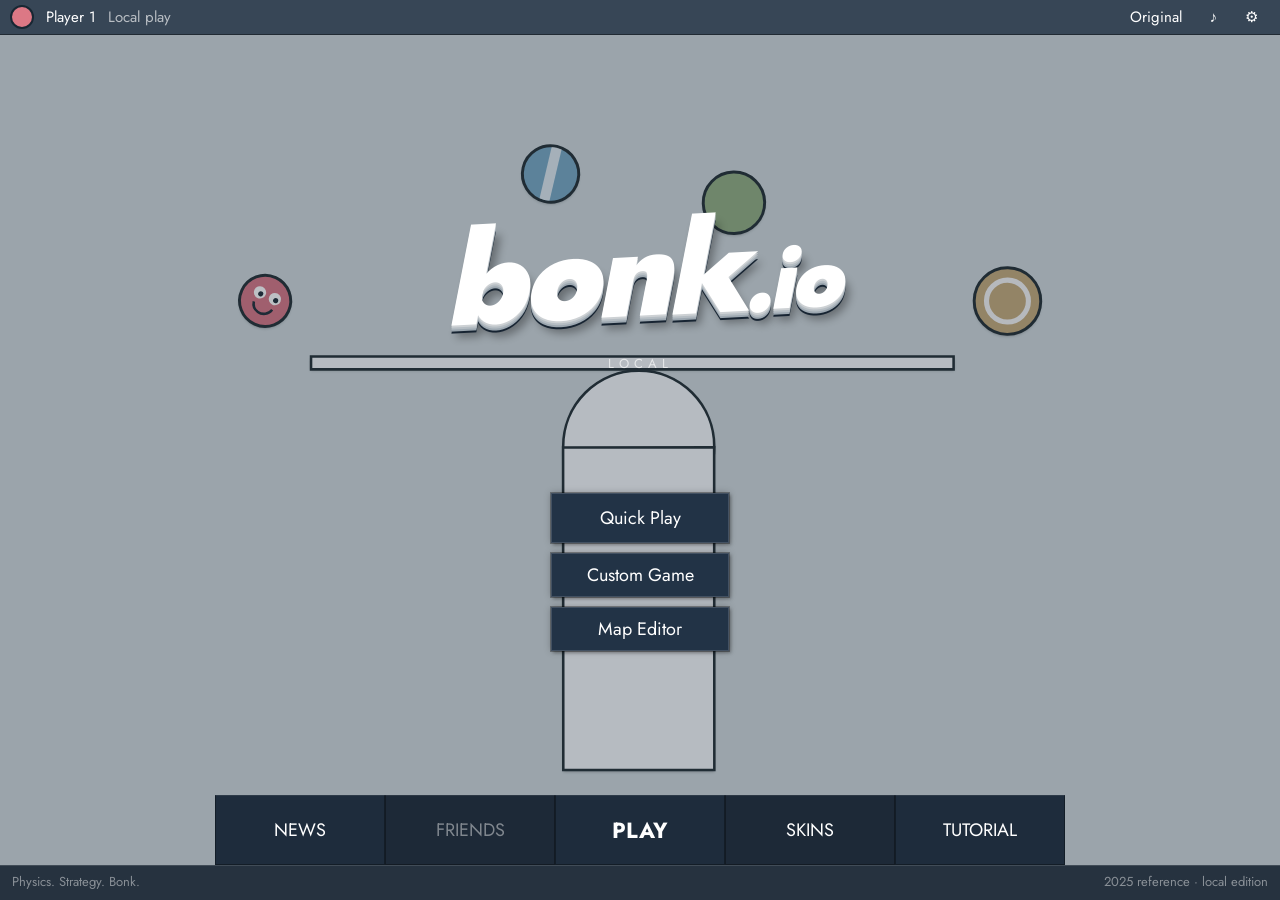
==== index.html @ bbd40a2f "Atualiza o jogo Bonk Local" ====
<!doctype html>
<html lang="en"><head><meta charset="utf-8"><meta name="viewport" content="width=device-width,initial-scale=1"><meta name="color-scheme" content="light"><title>bonk.io — Local</title><link rel="stylesheet" href="style.css"><link rel="stylesheet" href="editor.css"></head>
<body data-layout="original">
<main id="app">
 <canvas id="arena" aria-label="Game arena"></canvas>
 <header id="topbar"><span class="avatar-small" id="topAvatar"></span><button class="text-button" id="profileButton">Player 1</button><span class="muted">Local play</span><div class="top-actions"><button id="layoutButton" title="Change layout">Original</button><button id="soundButton" title="Mute/unmute">♪</button><button id="settingsButton" aria-label="Settings">⚙</button></div></header>
 <section id="menu" class="screen active" aria-label="Main menu">
  <div class="brand"><h1>bonk<span>.io</span></h1><span class="edition">LOCAL</span></div>
  <div class="main-buttons"><button class="main-play" data-action="quick">Quick Play</button><button data-action="custom">Custom Game</button><button data-action="editor">Map Editor</button></div>
  <nav class="menu-nav"><button data-action="news">NEWS</button><button data-action="friends" class="unavailable">FRIENDS</button><button data-action="quick" class="nav-play">PLAY</button><button data-action="skins">SKINS</button><button data-action="tutorial">TUTORIAL</button></nav>
  <div class="menu-bottom"><span>Physics. Strategy. Bonk.</span><span>2025 reference · local edition</span></div>
 </section>
 <section id="lobby" class="screen" aria-label="Local lobby">
  <div class="window lobby-window"><div class="window-bar"><span>Custom Game</span><button data-action="menu" aria-label="Close lobby">×</button></div><div class="lobby-grid">
   <div class="lobby-left"><div class="box-heading">Playing</div><div id="playerSetup"></div><label class="line-label">Bots <input id="botCount" type="number" min="0" max="6" value="2"></label><label class="line-label">Rounds to win <input id="rounds" type="number" min="1" max="20" value="3"></label><button id="addPlayer">+ Add second player</button><button id="startButton" class="primary">Start</button></div>
   <div class="lobby-main"><div class="box-heading">Map</div><canvas id="mapPreview" width="640" height="350" aria-label="Selected map preview"></canvas><div class="map-meta"><strong id="selectedMapName"></strong><span id="selectedMapAuthor"></span></div><div class="map-actions"><button id="chooseMap">Select map…</button><button id="editSelected">Editor</button></div><label class="line-label">Mode <select id="modeSelect"><option value="classic">Classic</option><option value="arrows">Arrows</option><option value="deatharrows">Death Arrows</option><option value="grapple">Grapple</option><option value="vtol">VTOL</option><option value="football">Football</option></select></label><p id="modeDescription" class="mode-description"></p></div>
  </div><div class="window-foot">Same keyboard · no connection required</div></div>
 </section>
 <section id="gameHud" class="screen" aria-label="Match"><div id="scoreboard"></div><div id="roundAnnouncement" aria-live="polite"></div><div class="game-bottom"><div><strong id="gameMapName"></strong><span id="gameMode"></span></div><span id="fps"></span><button id="pauseButton">Pause · Esc</button><button id="leaveButton">Leave</button></div><div id="gameHint"></div></section>
 <section id="editorScreen" class="screen" aria-label="Map editor"><div id="editorContainer"></div></section>
 <section id="modal" class="modal hidden" role="dialog" aria-modal="true" aria-labelledby="modalTitle"><div class="window modal-window"><div class="window-bar"><span id="modalTitle"></span><button id="modalClose" aria-label="Close">×</button></div><div id="modalBody"></div></div></section>
 <div id="toast" role="status"></div>
</main>
<script src="vendor/planck.min.js"></script><script src="maps.js"></script><script src="historical-maps.js"></script><script src="core.js"></script><script src="render.js"></script><script src="editor.js"></script><script src="app.js"></script>
</body></html>
---- style.css ----
@font-face{font-family:BonkFont;src:url('assets/jost-400.ttf') format('truetype');font-weight:400;font-display:swap}
@font-face{font-family:BonkFont;src:url('assets/jost-700.ttf') format('truetype');font-weight:700;font-display:swap}
@font-face{font-family:BonkFont;src:url('assets/jost-900.ttf') format('truetype');font-weight:900;font-display:swap}
:root{--navy:#1a2733;--panel:#cfd8dc;--bar:#607d8b;--button:#795548;--white:#f5f6f6;--ink:#263238;--line:#ffffff24}
*{box-sizing:border-box}html,body,#app{margin:0;width:100%;height:100%;overflow:hidden}body{font-family:BonkFont,'Trebuchet MS',Arial,sans-serif;background:var(--navy);color:var(--ink);font-size:17px}button,input,select{font:inherit}button{border:0;cursor:pointer}button:focus-visible,input:focus-visible,select:focus-visible{outline:3px solid #ffc766;outline-offset:2px}button:disabled{cursor:default;opacity:.5}button{color:white;background:#795548;padding:8px 16px;border-top:1px solid #ffffff12;border-bottom:1px solid #00000038;transition:background .12s}button:hover{background:#87685c}button:active{filter:brightness(.88)}input,select{border:1px solid #8d9da4;background:#f4f6f7;color:#263238;padding:6px 9px;min-width:0;border-radius:0}input[type=color]{padding:2px;width:38px;height:35px}input[type=checkbox]{accent-color:#009688}input[type=range]{padding:0;accent-color:#009688}input[type=number]{width:70px}.muted{opacity:.65}.text-button{padding:0;background:transparent!important;border:0}#app{position:relative}#arena{position:absolute;inset:0;width:100%;height:100%;display:block}#topbar{position:absolute;top:0;left:0;right:0;height:35px;color:white;background:#273749db;display:flex;align-items:center;gap:12px;padding:0 10px;border-bottom:1px solid #00000068;z-index:4;font-size:15px}.avatar-small{display:inline-block;border:2px solid #182733;border-radius:50%;width:24px;height:24px;background:#de7a88}.top-actions{margin-left:auto;height:35px;display:flex;align-items:center;gap:2px}.top-actions button{height:33px;min-width:35px;padding:3px 12px;background:transparent;border:0}.top-actions button:hover{background:#2d435a}.screen{position:absolute;inset:35px 0 0;display:none}.screen.active{display:block}.brand{position:absolute;top:20%;left:50%;transform:translateX(-50%);text-align:center;white-space:nowrap;pointer-events:none}.brand h1{font-size:clamp(70px,10vw,148px);line-height:1;margin:0;font-weight:900;letter-spacing:-6px;font-style:italic;color:#fff;text-shadow:0 2px #cdd1d4,0 4px #b5bdc3,0 6px #9ca7b0,0 8px #172432,4px 12px 8px #0005;transform:rotate(-3deg)}.brand h1 span{font-size:.68em;letter-spacing:-4px}.edition{display:inline-block;margin-top:18px;letter-spacing:5px;font-size:13px;color:#ffffffa6}.main-buttons{position:absolute;left:50%;top:53%;transform:translateX(-50%);display:flex;flex-direction:column;width:178px;gap:10px}.main-buttons button{min-height:42px;font-size:18px;box-shadow:2px 2px 3px #0004,0 0 7px #0004;background:#223346;border:1px solid #ffffff26;outline:1px solid #0000004f}.main-buttons .main-play{min-height:50px}.main-buttons button:hover{background:#2d435a}.menu-nav{position:absolute;bottom:35px;left:50%;transform:translateX(-50%);display:flex;justify-content:center;width:min(850px,90%)}.menu-nav button{background:#1e2c3c;padding:18px 15px;font-size:18px;width:20%;min-height:61px;border:1px solid #0005;border-top-color:#ffffff12}.menu-nav button:nth-child(even){background:#1d2937}.menu-nav button:hover{background:#2d435a}.menu-nav .nav-play{font-size:22px;font-weight:700}.menu-nav .unavailable{color:#ffffff70}.menu-bottom{position:absolute;bottom:0;left:0;right:0;height:35px;background:#1d2937eb;border-top:1px solid #ffffff20;padding:6px 12px;color:#ffffff74;display:flex;justify-content:space-between;font-size:13px}.window{background:var(--panel);box-shadow:3px 4px 8px #0005;border:1px solid #18283477}.window-bar{min-height:35px;background:var(--bar);color:#fff;display:flex;align-items:center;justify-content:space-between;padding:0 12px;font-size:20px}.window-bar button{background:transparent;font-size:26px;border:0;padding:0 4px;height:34px;line-height:30px}.window-bar button:hover{background:#ffffff17}.window-foot{padding:8px 14px;background:#bcc9cf;font-size:14px;color:#536974}.lobby-window{position:absolute;left:50%;top:50%;transform:translate(-50%,-50%);width:min(900px,94%);max-height:94%;overflow:auto}.lobby-grid{display:grid;grid-template-columns:270px 1fr;gap:14px;padding:14px}.box-heading{background:#607d8b;color:#fff;padding:5px 10px;font-size:18px;margin-bottom:8px}.player-card{background:#bac7cd;padding:10px;display:grid;grid-template-columns:38px 1fr;gap:6px 8px;margin-bottom:8px;position:relative}.player-card canvas{grid-row:1/3;width:38px;height:38px}.player-card input{width:100%;height:31px;font-size:16px}.player-card .player-controls{grid-column:2;font-size:12px;color:#506470}.player-card .remove-player{position:absolute;right:2px;top:-4px;background:transparent;color:#526670;padding:0;font-size:20px}.player-card .skin-select{grid-column:2;font-size:14px;height:31px}.line-label{display:flex;justify-content:space-between;align-items:center;gap:8px;margin:10px 0}.line-label select{min-width:145px;max-width:60%}.primary{background:#009688}.primary:hover{background:#0b9f93}#addPlayer,#startButton{width:100%;margin-top:9px}#startButton{font-size:21px;min-height:45px}#mapPreview{display:block;width:100%;height:265px;background:#cfd8dc;border:1px solid #96a6ae}.map-meta{display:flex;justify-content:space-between;gap:10px;padding:5px 1px;font-size:14px}.map-meta strong{font-size:17px}.map-meta span{color:#57707c}.map-actions{display:flex;gap:8px;margin:5px 0}.map-actions button:first-child{flex:1}.mode-description{font-size:15px;color:#48616d;margin:8px 0;min-height:42px}.modal{position:absolute;inset:0;background:#0008;display:flex;align-items:center;justify-content:center;z-index:10;padding:15px}.modal.hidden{display:none}.modal-window{width:min(680px,96vw);max-height:95%;display:flex;flex-direction:column}#modalBody{overflow:auto;padding:16px}.quick-grid{display:grid;grid-template-columns:repeat(3,1fr);gap:12px}.mode-card{padding:0;background:#bcc9ce;color:#263238;text-align:left;border:1px solid #93a4ac}.mode-card:hover{background:#adbec7}.mode-card canvas{display:block;width:100%;height:125px}.mode-card strong{display:block;font-size:20px;padding:8px}.mode-card small{display:block;padding:0 8px 10px;line-height:1.3;font-size:13px}.dialog-actions{display:flex;gap:10px;justify-content:flex-end;margin-top:18px}.settings-row{padding:10px 0;border-bottom:1px solid #afbec5;display:flex;align-items:center;justify-content:space-between;gap:12px}.settings-row label{flex:1}.settings-row select{max-width:50%}.control-table{border-collapse:collapse;width:100%;font-size:15px;margin-top:14px}.control-table td,.control-table th{text-align:left;padding:5px 6px;border-bottom:1px solid #aabac1}.key-button{padding:4px 10px;font-size:14px;min-width:70px}.key-button.waiting{background:#009688}.notice{background:#bdc9cf;padding:10px;font-size:14px;line-height:1.45;color:#415b67}.tutorial-grid{display:grid;grid-template-columns:100px 1fr;gap:12px;margin:12px 0;align-items:center}.keycap{background:#eff4f6;border:1px solid #8c9ea7;border-bottom-width:3px;padding:3px 8px;border-radius:3px;font-size:16px;white-space:nowrap}.map-search{display:flex;gap:8px;margin-bottom:12px}.map-search input{flex:1}.map-list{display:grid;grid-template-columns:repeat(3,1fr);gap:10px;max-height:440px;overflow:auto}.map-tile{background:#b9c7ce;color:#263238;padding:0;text-align:left;min-height:135px}.map-tile canvas{width:100%;height:94px;display:block}.map-tile strong{display:block;padding:5px 7px;font-size:15px;overflow:hidden;text-overflow:ellipsis;white-space:nowrap}.map-tile small{display:block;padding:0 7px 7px;font-size:12px;color:#4f6874}.map-tile.selected{outline:3px solid #009688;outline-offset:-3px}#scoreboard{position:absolute;top:6px;left:50%;transform:translateX(-50%);display:flex;gap:4px;justify-content:center;max-width:98%;flex-wrap:wrap;pointer-events:none}.score-chip{display:flex;gap:8px;align-items:center;background:#e5edf0d9;padding:4px 10px;border-bottom:3px solid var(--player-color);font-size:14px;min-height:29px}.score-chip.out{opacity:.45}.score-chip b{font-size:18px}.score-chip .dot{background:var(--player-color);height:12px;width:12px;border-radius:50%;border:1px solid #263238}#roundAnnouncement{position:absolute;left:50%;top:45%;transform:translate(-50%,-50%);font-size:clamp(38px,6vw,72px);font-weight:700;color:#fff;text-shadow:2px 3px 2px #263238,0 0 10px #0007;text-align:center;pointer-events:none;white-space:pre-line;width:90%}.game-bottom{position:absolute;left:0;right:0;bottom:0;background:#e7edf0df;display:flex;align-items:center;gap:10px;padding:6px 10px;min-height:43px;font-size:15px}.game-bottom>div{flex:1}.game-bottom span#gameMode{display:inline-block;margin-left:12px;color:#61727c}.game-bottom button{font-size:14px;padding:5px 10px}#gameHint{position:absolute;bottom:54px;left:12px;right:12px;text-align:center;color:#314955;font-size:13px;pointer-events:none}#fps{font-size:12px;color:#60737d}#toast{position:absolute;bottom:62px;left:50%;transform:translateX(-50%);max-width:90%;background:#1a2733ed;color:#fff;padding:10px 18px;z-index:20;opacity:0;pointer-events:none;font-size:15px;transition:opacity .15s}#toast.visible{opacity:1}#gameHud{pointer-events:none}#gameHud button{pointer-events:auto}
body[data-layout=adapted] .brand{top:10%}body[data-layout=adapted] .brand h1{font-size:clamp(64px,8vw,110px)}body[data-layout=adapted] .main-buttons{top:41%;width:min(340px,70%);gap:12px}body[data-layout=adapted] .main-buttons button{min-height:48px}body[data-layout=adapted] .menu-nav{width:min(620px,94%);bottom:45px}body[data-layout=adapted] .lobby-window{width:min(1050px,96%)}body[data-layout=adapted] .lobby-grid{grid-template-columns:300px 1fr}body[data-layout=adapted] #mapPreview{height:310px}
@media(max-width:700px){body{font-size:15px}.brand{top:17%}.brand h1{font-size:88px}.main-buttons{top:45%;width:190px}.menu-nav{width:100%;bottom:34px}.menu-nav button{padding:15px 5px;font-size:12px;min-height:49px}.menu-nav .nav-play{font-size:18px}.menu-bottom{font-size:10px;padding:8px}.lobby-window{width:96%;max-height:96%}.lobby-grid,body[data-layout=adapted] .lobby-grid{grid-template-columns:1fr;padding:9px;gap:10px}.lobby-left{display:grid;grid-template-columns:1fr 1fr;gap:6px 10px}.lobby-left>.box-heading,.lobby-left>#playerSetup,.lobby-left>#startButton{grid-column:1/-1}.lobby-left .line-label{margin:2px 0}.lobby-left #addPlayer{grid-column:1/-1;margin:0}.lobby-main>.box-heading{display:none}#mapPreview,body[data-layout=adapted] #mapPreview{height:160px}.mode-description{min-height:0}.quick-grid{grid-template-columns:repeat(2,1fr)}.map-list{grid-template-columns:repeat(2,1fr)}.game-bottom{font-size:12px;gap:5px}.game-bottom span#gameMode{display:none}.game-bottom button{padding:5px;font-size:11px}.score-chip{font-size:11px;padding:2px 5px}.score-chip b{font-size:14px}.top-actions button{padding:3px 8px}.menu-bottom span:first-child{display:none}.tutorial-grid{grid-template-columns:85px 1fr}.control-table{font-size:12px}.key-button{min-width:50px;padding:3px 5px}}
@media(max-height:540px) and (min-width:701px){.brand{top:8%}.brand h1{font-size:82px}.main-buttons{top:39%;gap:5px}.main-buttons button{min-height:30px;height:30px}.main-buttons .main-play{min-height:35px}.menu-nav button{min-height:45px;padding:10px}#mapPreview,body[data-layout=adapted] #mapPreview{height:175px}.lobby-grid{padding:9px}.player-card{padding:6px}.line-label{margin:5px 0}}
@media(prefers-reduced-motion:reduce){*{transition:none!important}}
/* Keep the menu reachable when browser zoom leaves very little vertical space. */
@media(max-height:420px){#menu.active{display:flex;flex-direction:column;align-items:center;gap:16px;overflow:auto;padding:18px 8px}.brand,body[data-layout=adapted] .brand{position:static;transform:none}.brand h1,body[data-layout=adapted] .brand h1{font-size:64px}.main-buttons,body[data-layout=adapted] .main-buttons{position:static;transform:none;flex-shrink:0;width:190px}.menu-nav,body[data-layout=adapted] .menu-nav{position:static;transform:none;flex-shrink:0;width:100%}.menu-bottom{position:static;flex-shrink:0;width:100%}}
button:focus,input:focus,select:focus{outline:3px solid #ffc766;outline-offset:2px}
---- editor.css ----
.bonk-editor { box-sizing: border-box; width: 100%; height: 100%; min-height: 0; display: flex; flex-direction: column; color: #eee; background: #292929; font: 14px Roboto, Arial, sans-serif; }
.bonk-editor[hidden] { display: none !important; }
.bonk-editor *, .bonk-editor *::before, .bonk-editor *::after { box-sizing: border-box; }
.bonk-editor button, .bonk-editor input, .bonk-editor select, .bonk-editor textarea { font: inherit; }
.bonk-editor button { min-height: 29px; padding: 5px 10px; color: #eee; background: #555; border: 1px solid #242424; border-radius: 2px; cursor: pointer; white-space: nowrap; box-shadow: inset 0 1px 0 #ffffff18; }
.bonk-editor button:hover { background: #666; }
.bonk-editor button:active, .bonk-editor button.active { color: #252525; background: #eee; }
.bonk-editor button:disabled { color: #929292; background: #3b3b3b; cursor: default; }
.bonk-editor button:focus, .bonk-editor input:focus, .bonk-editor select:focus, .bonk-editor textarea:focus, .bonk-editor canvas:focus { outline: 2px solid #e9cd4c; outline-offset: 2px; }
.editor-header { display: flex; align-items: center; flex-wrap: wrap; justify-content: space-between; gap: 8px 16px; padding: 10px 12px; background: #373737; border-bottom: 1px solid #161616; flex: 0 0 auto; }
.editor-header strong { letter-spacing: .4px; font-size: 17px; }
.editor-map-name { display: inline-block; color: #bbb; font-size: 13px; font-weight: 400; margin-left: 9px; max-width: 190px; vertical-align: middle; overflow: hidden; text-overflow: ellipsis; white-space: nowrap; }
.editor-header-actions { display: flex; flex-wrap: wrap; align-items: center; gap: 5px; }
.bonk-editor .editor-test { background: #8b9b54; color: #fff; }
.bonk-editor .editor-test:hover { background: #9bad61; }
.editor-header select { width: 165px; min-width: 0; min-height: 29px; padding: 3px 5px; color: #eee; background: #4c4c4c; border: 1px solid #222; }
.editor-toolbar { display: flex; flex-wrap: wrap; align-items: center; gap: 4px; padding: 7px 9px; border-bottom: 1px solid #1a1a1a; background: #454545; flex: 0 0 auto; }
.editor-toolbar button { font-size: 12px; padding: 4px 8px; }
.editor-toolbar-end { display: flex; align-items: center; gap: 4px; margin-left: auto; }
.editor-toolbar-end label { white-space: nowrap; padding: 0 5px; font-size: 12px; }
.editor-toolbar-end input { accent-color: #b9cb77; vertical-align: middle; }
.editor-main { display: grid; grid-template-columns: minmax(0, 1fr) 244px; flex: 1 1 0; min-height: 0; overflow: hidden; }
.editor-stage { min-width: 0; min-height: 0; display: flex; align-items: center; justify-content: center; overflow: hidden; background: #242424; background-image: linear-gradient(45deg, #272727 25%, transparent 25%), linear-gradient(-45deg, #272727 25%, transparent 25%), linear-gradient(45deg, transparent 75%, #272727 75%), linear-gradient(-45deg, transparent 75%, #272727 75%); background-size: 16px 16px; background-position: 0 0, 0 8px, 8px -8px, -8px 0; }
.editor-stage canvas { flex: 0 0 auto; display: block; border: 1px solid #101010; touch-action: none; }
.editor-inspector { overflow: auto; min-height: 0; border-left: 1px solid #161616; background: #3a3a3a; overscroll-behavior: contain; }
.editor-section { margin: 0; padding: 9px 10px; border-bottom: 1px solid #242424; }
.editor-section summary { cursor: pointer; font-weight: 700; padding-bottom: 7px; }
.editor-section:not([open]) summary { padding-bottom: 0; }
.editor-section h3 { font-size: 14px; margin: 0 0 10px; font-weight: 700; }
.editor-fields { display: grid; grid-template-columns: 1fr 1fr; gap: 7px 8px; }
.editor-field { display: flex; flex-direction: column; min-width: 0; gap: 3px; color: #ddd; font-size: 12px; }
.editor-wide-field { grid-column: 1 / -1; }
.editor-field input[type=text], .editor-field textarea, .editor-field select { width: 100%; }
.editor-field input, .editor-field select, .editor-field textarea { min-width: 0; min-height: 27px; max-width: 100%; padding: 3px 5px; color: #202020; background: #dedede; border: 1px solid #202020; border-radius: 1px; }
.editor-field input[type=color] { width: 100%; padding: 2px; }
.editor-field textarea { resize: vertical; font: 11px Consolas, monospace; }
.editor-check { flex-direction: row; align-items: center; justify-content: space-between; min-height: 30px; }
.editor-check input { min-height: 0; width: 16px; height: 16px; accent-color: #b5c376; }
.editor-object-actions { display: flex; gap: 6px; margin-top: 11px; }
.editor-object-actions button { flex: 1; font-size: 12px; }
.editor-empty, .editor-counts { color: #c4c4c4; font-size: 12px; line-height: 1.5; }
.editor-status { flex: 0 0 auto; min-height: 33px; padding: 8px 12px; color: #d4d4d4; font-size: 12px; line-height: 1.4; border-top: 1px solid #111; background: #343434; }
.editor-status.editor-error { color: #ffabab; }
.editor-file { display: none; }
@media (max-width: 900px) { .editor-map-name { max-width: 130px; } .editor-header { padding: 8px; } .editor-header-actions { gap: 4px; } .editor-main { grid-template-columns: minmax(0, 1fr) 220px; } .editor-toolbar-end { margin-left: 0; } }
@media (max-width: 650px) { .bonk-editor { height: 100%; overflow: auto; } .editor-header strong { width: 100%; } .editor-header-actions { width: 100%; } .editor-header select { flex: 1; width: 120px; } .editor-main { display: flex; flex-direction: column; overflow: visible; min-height: 510px; flex: 1 0 auto; } .editor-stage { height: 290px; min-height: 290px; flex: 1 0 290px; } .editor-inspector { max-height: 270px; min-height: 220px; flex: 0 0 220px; border-left: 0; border-top: 1px solid #151515; } .editor-fields { grid-template-columns: repeat(2, minmax(0, 1fr)); } .editor-status { position: sticky; bottom: 0; } }
@media (max-height: 560px) and (min-width: 651px) { .bonk-editor { min-height: 380px; overflow: auto; } .editor-main { min-height: 235px; } .editor-header { padding: 5px 8px; } .editor-toolbar { padding: 5px; } }
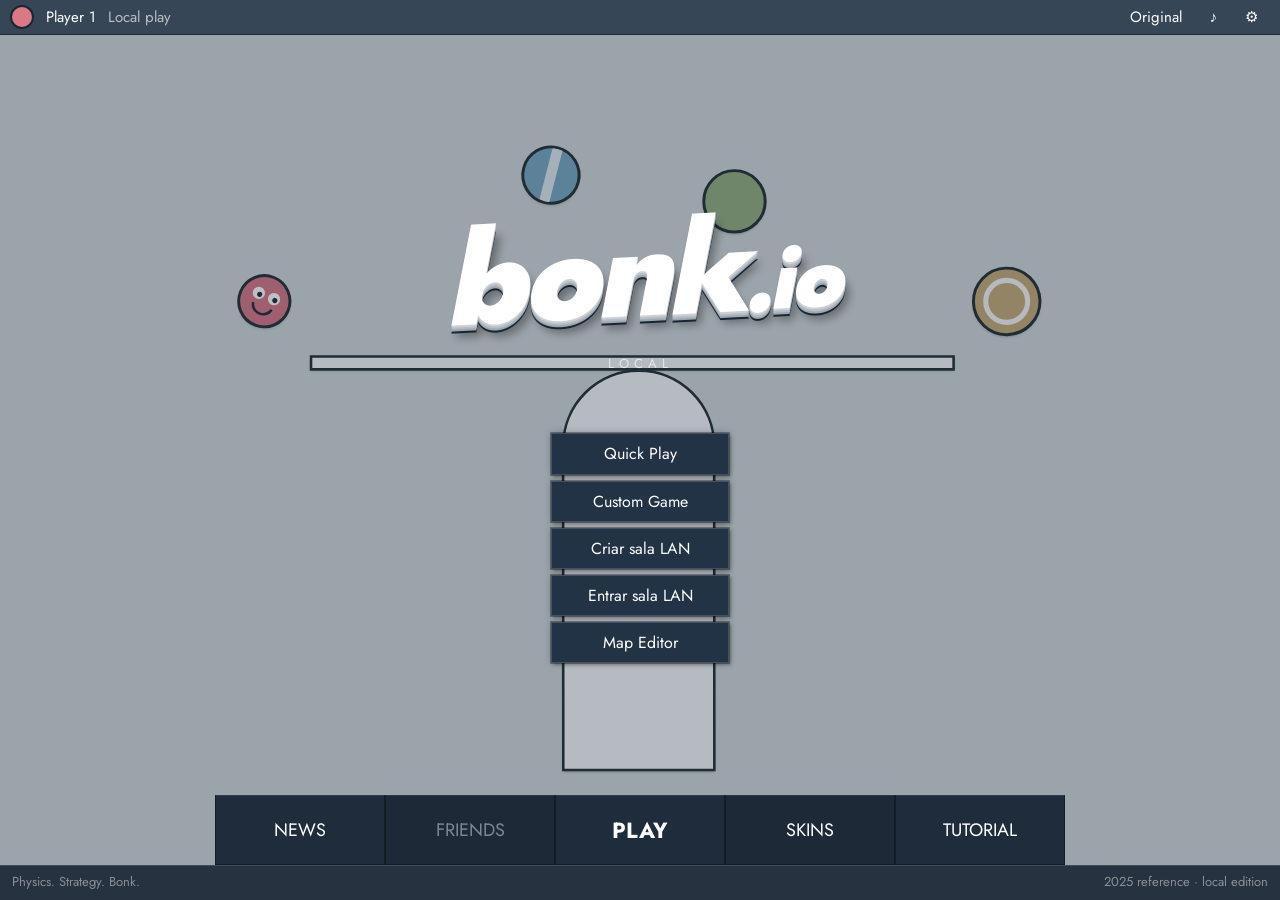
==== commit e765bdb2: "Atualiza Bonk 2.0 com multiplayer LAN" ====
--- a/index.html
+++ b/index.html
@@ -1,12 +1,12 @@
 <!doctype html>
-<html lang="en"><head><meta charset="utf-8"><meta name="viewport" content="width=device-width,initial-scale=1"><meta name="color-scheme" content="light"><title>bonk.io — Local</title><link rel="stylesheet" href="style.css"><link rel="stylesheet" href="editor.css"></head>
+<html lang="en"><head><meta charset="utf-8"><meta name="viewport" content="width=device-width,initial-scale=1"><meta name="color-scheme" content="light"><title>bonk.io — Local + LAN</title><link rel="stylesheet" href="style.css"><link rel="stylesheet" href="editor.css"><link rel="stylesheet" href="lan.css"></head>
 <body data-layout="original">
 <main id="app">
- <canvas id="arena" aria-label="Game arena"></canvas>
- <header id="topbar"><span class="avatar-small" id="topAvatar"></span><button class="text-button" id="profileButton">Player 1</button><span class="muted">Local play</span><div class="top-actions"><button id="layoutButton" title="Change layout">Original</button><button id="soundButton" title="Mute/unmute">♪</button><button id="settingsButton" aria-label="Settings">⚙</button></div></header>
+ <canvas id="arena" tabindex="0" aria-label="Game arena"></canvas>
+ <header id="topbar"><span class="avatar-small" id="topAvatar"></span><button class="text-button" id="profileButton">Player 1</button><span id="playLabel" class="muted">Local play</span><div class="top-actions"><button id="layoutButton" title="Change layout">Original</button><button id="soundButton" title="Mute/unmute">♪</button><button id="settingsButton" aria-label="Settings">⚙</button></div></header>
  <section id="menu" class="screen active" aria-label="Main menu">
   <div class="brand"><h1>bonk<span>.io</span></h1><span class="edition">LOCAL</span></div>
-  <div class="main-buttons"><button class="main-play" data-action="quick">Quick Play</button><button data-action="custom">Custom Game</button><button data-action="editor">Map Editor</button></div>
+  <div class="main-buttons"><button class="main-play" data-action="quick">Quick Play</button><button data-action="custom">Custom Game</button><button data-action="lan-host">Criar sala LAN</button><button data-action="lan-join">Entrar sala LAN</button><button data-action="editor">Map Editor</button></div>
   <nav class="menu-nav"><button data-action="news">NEWS</button><button data-action="friends" class="unavailable">FRIENDS</button><button data-action="quick" class="nav-play">PLAY</button><button data-action="skins">SKINS</button><button data-action="tutorial">TUTORIAL</button></nav>
   <div class="menu-bottom"><span>Physics. Strategy. Bonk.</span><span>2025 reference · local edition</span></div>
  </section>
@@ -16,10 +16,21 @@
    <div class="lobby-main"><div class="box-heading">Map</div><canvas id="mapPreview" width="640" height="350" aria-label="Selected map preview"></canvas><div class="map-meta"><strong id="selectedMapName"></strong><span id="selectedMapAuthor"></span></div><div class="map-actions"><button id="chooseMap">Select map…</button><button id="editSelected">Editor</button></div><label class="line-label">Mode <select id="modeSelect"><option value="classic">Classic</option><option value="arrows">Arrows</option><option value="deatharrows">Death Arrows</option><option value="grapple">Grapple</option><option value="vtol">VTOL</option><option value="football">Football</option></select></label><p id="modeDescription" class="mode-description"></p></div>
   </div><div class="window-foot">Same keyboard · no connection required</div></div>
  </section>
+ <section id="lanLobby" class="screen" aria-label="Sala LAN">
+  <div class="window lan-window"><div class="window-bar"><span>Sala LAN · mesma rede</span><button id="lanEnd">Sair</button></div><div class="lan-content">
+   <p class="notice">Abra este HTML em cada computador na mesma rede. Cada convite conecta uma pessoa. O dono mantém a aba aberta e visível. Clique no código para selecionar e copiar.</p>
+   <div class="lan-config"><label>Vagas humanas <input id="lanHumans" type="number" min="1" max="5" value="3"></label><label>Bots <input id="lanBots" type="number" min="0" max="4" value="2"></label><label>Vitórias <input id="lanRounds" type="number" min="1" max="20" value="3"></label><label>Mapa / modo <select id="lanMap"></select></label></div>
+   <p id="lanSummary"></p><ul id="lanPlayers" class="lan-players"></ul>
+   <div id="lanHost" class="lan-pair"><div><button id="lanInvite">Gerar convite</button><label for="lanOffer">1. Entregue o convite a um jogador</label><textarea id="lanOffer" readonly spellcheck="false" aria-label="Convite LAN"></textarea></div><div><label for="lanAnswerInput">2. Cole a resposta dele</label><textarea id="lanAnswerInput" spellcheck="false" maxlength="100000" aria-label="Resposta do jogador"></textarea><button id="lanAccept">Confirmar resposta</button></div></div>
+   <div id="lanGuest" class="lan-pair" hidden><div><label for="lanOfferInput">1. Cole o convite do dono</label><textarea id="lanOfferInput" spellcheck="false" maxlength="100000" aria-label="Convite do dono"></textarea><button id="lanJoin">Gerar resposta</button></div><div><label for="lanAnswer">2. Devolva esta resposta ao dono</label><textarea id="lanAnswer" readonly spellcheck="false" aria-label="Sua resposta LAN"></textarea></div></div>
+   <p id="lanStatus" role="status"></p><div class="dialog-actions"><button id="lanReturn" hidden>Voltar à partida</button><button id="lanStart" class="primary">Iniciar partida</button></div>
+   <p class="lan-footnote">Humanos + bots: até 5. Novos jogadores assistem à partida atual. Os mapas são escolhidos pelo dono. Wi-Fi de visitantes pode bloquear a conexão.</p>
+  </div></div>
+ </section>
  <section id="gameHud" class="screen" aria-label="Match"><div id="scoreboard"></div><div id="roundAnnouncement" aria-live="polite"></div><div class="game-bottom"><div><strong id="gameMapName"></strong><span id="gameMode"></span></div><span id="fps"></span><button id="pauseButton">Pause · Esc</button><button id="leaveButton">Leave</button></div><div id="gameHint"></div></section>
  <section id="editorScreen" class="screen" aria-label="Map editor"><div id="editorContainer"></div></section>
  <section id="modal" class="modal hidden" role="dialog" aria-modal="true" aria-labelledby="modalTitle"><div class="window modal-window"><div class="window-bar"><span id="modalTitle"></span><button id="modalClose" aria-label="Close">×</button></div><div id="modalBody"></div></div></section>
  <div id="toast" role="status"></div>
 </main>
-<script src="vendor/planck.min.js"></script><script src="maps.js"></script><script src="historical-maps.js"></script><script src="core.js"></script><script src="render.js"></script><script src="editor.js"></script><script src="app.js"></script>
+<script src="vendor/planck.min.js"></script><script src="maps.js"></script><script src="historical-maps.js"></script><script src="core.js"></script><script src="render.js"></script><script src="editor.js"></script><script src="lan.js"></script><script src="lan-room.js"></script><script src="app.js"></script>
 </body></html>
--- a/lan.css
+++ b/lan.css
@@ -0,0 +1,4 @@
+.main-buttons{top:46%;gap:6px}.main-buttons button{min-height:35px;font-size:16px}.main-buttons .main-play{min-height:42px}
+.lan-window{position:absolute;left:50%;top:50%;transform:translate(-50%,-50%);width:min(960px,96%);max-height:96%;overflow:auto}.lan-content{padding:12px 18px}.lan-content .notice{margin:0 0 12px}.lan-config{display:flex;flex-wrap:wrap;gap:14px}.lan-config label{display:flex;align-items:center;gap:7px}.lan-config label:last-child{flex:1;min-width:260px}.lan-config select{width:100%}.lan-players{display:flex;flex-wrap:wrap;gap:10px;padding:0;list-style:none}.lan-players li{background:#b8c6cd;padding:6px 12px}.lan-dot{display:inline-block;width:13px;height:13px;border:1px solid #263238;border-radius:50%;margin-right:8px}.lan-pair{display:grid;grid-template-columns:1fr 1fr;gap:18px}.lan-pair label{display:block;font-size:15px;margin:8px 0}.lan-pair textarea{font:12px monospace;display:block;resize:vertical;width:100%;height:90px;min-height:60px;max-height:180px;border:1px solid #8d9da4;padding:8px;background:#f4f6f7;color:#263238;overflow-wrap:anywhere}.lan-pair button{margin:8px 0}.lan-pair[hidden],#lanLobby [hidden]{display:none}#lanStatus{min-height:24px;font-weight:700;color:#335766}.lan-footnote{font-size:13px;color:#48616d;margin-bottom:0}textarea:focus-visible{outline:3px solid #ffc766;outline-offset:2px}
+@media(max-height:650px){.brand{top:10%}.brand h1{font-size:75px}.edition{margin-top:8px}.main-buttons{top:35%;gap:5px}.main-buttons button{min-height:30px}.main-buttons .main-play{min-height:33px}.menu-nav{bottom:35px}.menu-nav button{min-height:42px;padding:9px}.lan-content{padding:8px 12px}.lan-pair textarea{height:66px}}
+@media(max-width:640px){.lan-pair{grid-template-columns:1fr;gap:4px}.lan-config{gap:8px}.lan-config label{font-size:14px}.lan-content{padding:10px}.lan-window{max-height:98%}.main-buttons{top:42%}}
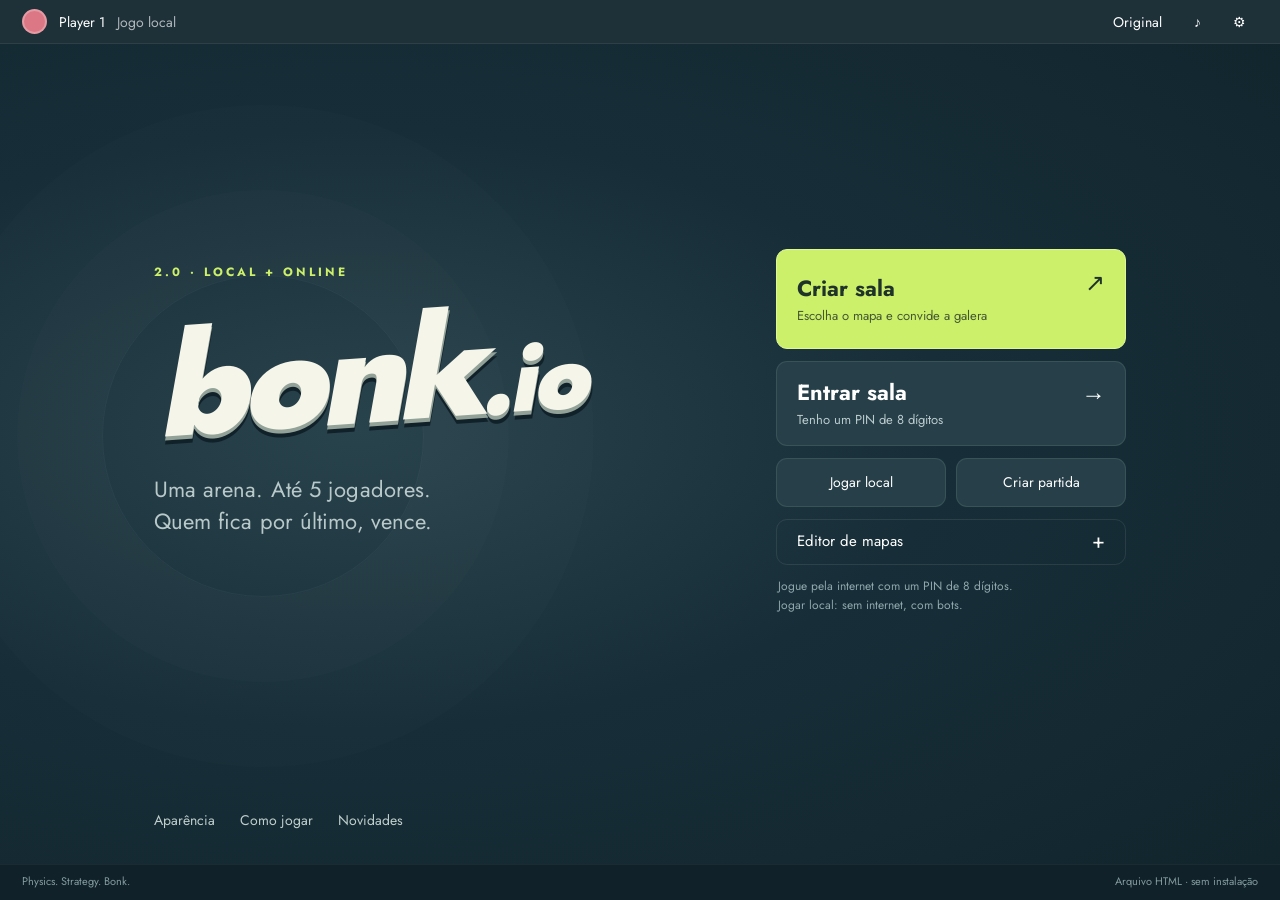
==== commit 8d99a746: "Melhora UI, adiciona regras de partida e corrige mira" ====
--- a/index.html
+++ b/index.html
@@ -1,30 +1,34 @@
 <!doctype html>
-<html lang="en"><head><meta charset="utf-8"><meta name="viewport" content="width=device-width,initial-scale=1"><meta name="color-scheme" content="light"><title>bonk.io — Local + LAN</title><link rel="stylesheet" href="style.css"><link rel="stylesheet" href="editor.css"><link rel="stylesheet" href="lan.css"></head>
+<html lang="pt-BR"><head><meta charset="utf-8"><meta name="viewport" content="width=device-width,initial-scale=1"><meta name="color-scheme" content="light"><title>bonk.io 2.0 — Local + Online</title><link rel="stylesheet" href="style.css"><link rel="stylesheet" href="editor.css"><link rel="stylesheet" href="lan.css"></head>
 <body data-layout="original">
 <main id="app">
  <canvas id="arena" tabindex="0" aria-label="Game arena"></canvas>
  <header id="topbar"><span class="avatar-small" id="topAvatar"></span><button class="text-button" id="profileButton">Player 1</button><span id="playLabel" class="muted">Local play</span><div class="top-actions"><button id="layoutButton" title="Change layout">Original</button><button id="soundButton" title="Mute/unmute">♪</button><button id="settingsButton" aria-label="Settings">⚙</button></div></header>
  <section id="menu" class="screen active" aria-label="Main menu">
-  <div class="brand"><h1>bonk<span>.io</span></h1><span class="edition">LOCAL</span></div>
-  <div class="main-buttons"><button class="main-play" data-action="quick">Quick Play</button><button data-action="custom">Custom Game</button><button data-action="lan-host">Criar sala LAN</button><button data-action="lan-join">Entrar sala LAN</button><button data-action="editor">Map Editor</button></div>
-  <nav class="menu-nav"><button data-action="news">NEWS</button><button data-action="friends" class="unavailable">FRIENDS</button><button data-action="quick" class="nav-play">PLAY</button><button data-action="skins">SKINS</button><button data-action="tutorial">TUTORIAL</button></nav>
-  <div class="menu-bottom"><span>Physics. Strategy. Bonk.</span><span>2025 reference · local edition</span></div>
+  <div class="brand"><span class="edition">2.0 · LOCAL + ONLINE</span><h1>bonk<span>.io</span></h1><p>Uma arena. Até 5 jogadores.<br>Quem fica por último, vence.</p></div>
+  <div class="main-buttons"><button class="main-play" data-action="lan-host"><strong>Criar sala</strong><small>Escolha o mapa e convide a galera</small><span aria-hidden="true">↗</span></button><button data-action="lan-join"><strong>Entrar sala</strong><small>Tenho um PIN de 8 dígitos</small><span aria-hidden="true">→</span></button><div class="local-buttons"><button data-action="quick">Jogar local</button><button data-action="custom">Criar partida</button></div><button class="editor-entry" data-action="editor">Editor de mapas <span aria-hidden="true">+</span></button><p class="menu-connection">Jogue pela internet com um PIN de 8 dígitos.<br>Jogar local: sem internet, com bots.</p></div>
+  <nav class="menu-nav"><button data-action="skins">Aparência</button><button data-action="tutorial">Como jogar</button><button data-action="news">Novidades</button></nav>
+  <div class="menu-bottom"><span>Physics. Strategy. Bonk.</span><span>Arquivo HTML · sem instalação</span></div>
  </section>
  <section id="lobby" class="screen" aria-label="Local lobby">
-  <div class="window lobby-window"><div class="window-bar"><span>Custom Game</span><button data-action="menu" aria-label="Close lobby">×</button></div><div class="lobby-grid">
-   <div class="lobby-left"><div class="box-heading">Playing</div><div id="playerSetup"></div><label class="line-label">Bots <input id="botCount" type="number" min="0" max="6" value="2"></label><label class="line-label">Rounds to win <input id="rounds" type="number" min="1" max="20" value="3"></label><button id="addPlayer">+ Add second player</button><button id="startButton" class="primary">Start</button></div>
-   <div class="lobby-main"><div class="box-heading">Map</div><canvas id="mapPreview" width="640" height="350" aria-label="Selected map preview"></canvas><div class="map-meta"><strong id="selectedMapName"></strong><span id="selectedMapAuthor"></span></div><div class="map-actions"><button id="chooseMap">Select map…</button><button id="editSelected">Editor</button></div><label class="line-label">Mode <select id="modeSelect"><option value="classic">Classic</option><option value="arrows">Arrows</option><option value="deatharrows">Death Arrows</option><option value="grapple">Grapple</option><option value="vtol">VTOL</option><option value="football">Football</option></select></label><p id="modeDescription" class="mode-description"></p></div>
-  </div><div class="window-foot">Same keyboard · no connection required</div></div>
+  <div class="window lobby-window"><div class="window-bar"><span>Criar partida local</span><button data-action="menu" aria-label="Close lobby">×</button></div><div class="lobby-grid">
+   <div class="lobby-left"><div class="box-heading">Jogadores</div><div id="playerSetup"></div><label class="line-label">Bots <input id="botCount" type="number" min="0" max="6" value="2"></label><label class="line-label">Vitórias <input id="rounds" type="number" min="1" max="20" value="3"></label><button id="addPlayer">+ Segundo jogador</button><button id="startButton" class="primary">Iniciar partida</button></div>
+   <div class="lobby-main"><div class="box-heading">Mapa</div><canvas id="mapPreview" width="640" height="350" aria-label="Selected map preview"></canvas><div class="map-meta"><strong id="selectedMapName"></strong><span id="selectedMapAuthor"></span></div><div class="map-actions"><button id="chooseMap">Escolher mapa</button><button id="editSelected">Editar</button></div><label class="line-label">Modo <select id="modeSelect"><option value="classic">Classic</option><option value="arrows">Arrows</option><option value="deatharrows">Death Arrows</option><option value="grapple">Grapple</option><option value="vtol">VTOL</option><option value="football">Football</option></select></label><p id="modeDescription" class="mode-description"></p></div>
+   <section id="localPhysics" class="physics-panel" aria-label="Regras da partida local"></section></div><div class="window-foot">Mesmo teclado · funciona offline</div></div>
  </section>
- <section id="lanLobby" class="screen" aria-label="Sala LAN">
-  <div class="window lan-window"><div class="window-bar"><span>Sala LAN · mesma rede</span><button id="lanEnd">Sair</button></div><div class="lan-content">
-   <p class="notice">Abra este HTML em cada computador na mesma rede. Cada convite conecta uma pessoa. O dono mantém a aba aberta e visível. Clique no código para selecionar e copiar.</p>
-   <div class="lan-config"><label>Vagas humanas <input id="lanHumans" type="number" min="1" max="5" value="3"></label><label>Bots <input id="lanBots" type="number" min="0" max="4" value="2"></label><label>Vitórias <input id="lanRounds" type="number" min="1" max="20" value="3"></label><label>Mapa / modo <select id="lanMap"></select></label></div>
-   <p id="lanSummary"></p><ul id="lanPlayers" class="lan-players"></ul>
-   <div id="lanHost" class="lan-pair"><div><button id="lanInvite">Gerar convite</button><label for="lanOffer">1. Entregue o convite a um jogador</label><textarea id="lanOffer" readonly spellcheck="false" aria-label="Convite LAN"></textarea></div><div><label for="lanAnswerInput">2. Cole a resposta dele</label><textarea id="lanAnswerInput" spellcheck="false" maxlength="100000" aria-label="Resposta do jogador"></textarea><button id="lanAccept">Confirmar resposta</button></div></div>
-   <div id="lanGuest" class="lan-pair" hidden><div><label for="lanOfferInput">1. Cole o convite do dono</label><textarea id="lanOfferInput" spellcheck="false" maxlength="100000" aria-label="Convite do dono"></textarea><button id="lanJoin">Gerar resposta</button></div><div><label for="lanAnswer">2. Devolva esta resposta ao dono</label><textarea id="lanAnswer" readonly spellcheck="false" aria-label="Sua resposta LAN"></textarea></div></div>
-   <p id="lanStatus" role="status"></p><div class="dialog-actions"><button id="lanReturn" hidden>Voltar à partida</button><button id="lanStart" class="primary">Iniciar partida</button></div>
-   <p class="lan-footnote">Humanos + bots: até 5. Novos jogadores assistem à partida atual. Os mapas são escolhidos pelo dono. Wi-Fi de visitantes pode bloquear a conexão.</p>
+ <section id="lanLobby" class="screen" aria-label="Sala">
+  <div class="window lan-window"><div class="window-bar"><div><span class="lan-eyebrow">JOGAR COM A GALERA</span><h1 id="lanTitle">Sua sala</h1></div><button id="lanEnd" aria-label="Sair da sala">Sair <span aria-hidden="true">×</span></button></div><div class="lan-content">
+   <div class="lan-main" id="lanDetails">
+    <section class="lan-card lan-map-card" aria-label="Configurar partida"><div class="lan-card-heading"><h2>A partida</h2><span>ATÉ 5</span></div><canvas id="lanPreview" width="640" height="300" aria-label="Prévia do mapa da sala"></canvas><label class="lan-map-label" for="lanMap">Mapa e modo</label><select id="lanMap"></select><div class="lan-config"><label>Humanos <input id="lanHumans" type="number" min="1" max="5" value="3"></label><label>Bots <input id="lanBots" type="number" min="0" max="4" value="2"></label><label>Vitórias <input id="lanRounds" type="number" min="1" max="20" value="3"></label></div><p class="lan-caption">As vagas humanas incluem você. Humanos + bots: até 5.</p></section>
+    <section class="lan-card" aria-label="Participantes"><div class="lan-card-heading"><h2>Na sala</h2><span id="lanSummary"></span></div><ul id="lanPlayers" class="lan-players"></ul></section>
+    <section id="onlinePhysics" class="lan-card physics-panel" aria-label="Regras da partida online"></section>
+   </div>
+   <aside class="lan-card lan-connect">
+    <div id="lanHost"><span class="lan-eyebrow">CONVIDAR UM JOGADOR</span><h2>Só manda o PIN.</h2><p class="lan-caption">Seu amigo abre este mesmo jogo, escolhe entrar e digita os 8 números.</p><label for="lanOffer" class="lan-pin-label">PIN do convite</label><input id="lanOffer" class="lan-pin" readonly placeholder="--------" aria-label="PIN do convite"><div class="lan-invite-actions"><button id="lanInvite" class="primary">Gerar PIN</button><button id="lanCopy" disabled>Copiar</button></div><p class="lan-caption">Um PIN por pessoa. Válido por 5 minutos.</p></div>
+    <div id="lanGuest" hidden><span class="lan-eyebrow">ENTRAR COM A GALERA</span><h2>Qual é o PIN?</h2><p class="lan-caption">Peça os 8 números ao dono da sala. A conexão acontece automaticamente.</p><form id="lanJoinForm"><label for="lanOfferInput" class="lan-pin-label">PIN do convite</label><input id="lanOfferInput" class="lan-pin" type="text" inputmode="numeric" pattern="[0-9]{8}" maxlength="8" autocomplete="off" placeholder="00000000" aria-label="PIN de 8 dígitos" required><button id="lanJoin" class="primary" type="submit">Entrar na sala <span aria-hidden="true">→</span></button></form></div>
+    <div class="lan-status"><span aria-hidden="true"></span><p id="lanStatus" role="status"></p></div><p class="lan-network-note">Joguem de qualquer rede com internet. O dono mantém a partida aberta.</p>
+   </aside>
+   <footer class="lan-footer"><p>O dono mantém esta aba aberta e visível.</p><div class="dialog-actions"><button id="lanReturn" hidden>Voltar à partida</button><button id="lanStart" class="primary">Iniciar partida <span aria-hidden="true">→</span></button></div></footer>
   </div></div>
  </section>
  <section id="gameHud" class="screen" aria-label="Match"><div id="scoreboard"></div><div id="roundAnnouncement" aria-live="polite"></div><div class="game-bottom"><div><strong id="gameMapName"></strong><span id="gameMode"></span></div><span id="fps"></span><button id="pauseButton">Pause · Esc</button><button id="leaveButton">Leave</button></div><div id="gameHint"></div></section>
@@ -32,5 +36,5 @@
  <section id="modal" class="modal hidden" role="dialog" aria-modal="true" aria-labelledby="modalTitle"><div class="window modal-window"><div class="window-bar"><span id="modalTitle"></span><button id="modalClose" aria-label="Close">×</button></div><div id="modalBody"></div></div></section>
  <div id="toast" role="status"></div>
 </main>
-<script src="vendor/planck.min.js"></script><script src="maps.js"></script><script src="historical-maps.js"></script><script src="core.js"></script><script src="render.js"></script><script src="editor.js"></script><script src="lan.js"></script><script src="lan-room.js"></script><script src="app.js"></script>
+<script src="vendor/planck.min.js"></script><script src="maps.js"></script><script src="historical-maps.js"></script><script src="core.js"></script><script src="render.js"></script><script src="options-ui.js"></script><script src="editor.js"></script><script src="online-config.js"></script><script src="pin.js"></script><script src="online.js"></script><script src="lan-room.js"></script><script src="app.js"></script>
 </body></html>
--- a/lan.css
+++ b/lan.css
@@ -1,4 +1,85 @@
-.main-buttons{top:46%;gap:6px}.main-buttons button{min-height:35px;font-size:16px}.main-buttons .main-play{min-height:42px}
-.lan-window{position:absolute;left:50%;top:50%;transform:translate(-50%,-50%);width:min(960px,96%);max-height:96%;overflow:auto}.lan-content{padding:12px 18px}.lan-content .notice{margin:0 0 12px}.lan-config{display:flex;flex-wrap:wrap;gap:14px}.lan-config label{display:flex;align-items:center;gap:7px}.lan-config label:last-child{flex:1;min-width:260px}.lan-config select{width:100%}.lan-players{display:flex;flex-wrap:wrap;gap:10px;padding:0;list-style:none}.lan-players li{background:#b8c6cd;padding:6px 12px}.lan-dot{display:inline-block;width:13px;height:13px;border:1px solid #263238;border-radius:50%;margin-right:8px}.lan-pair{display:grid;grid-template-columns:1fr 1fr;gap:18px}.lan-pair label{display:block;font-size:15px;margin:8px 0}.lan-pair textarea{font:12px monospace;display:block;resize:vertical;width:100%;height:90px;min-height:60px;max-height:180px;border:1px solid #8d9da4;padding:8px;background:#f4f6f7;color:#263238;overflow-wrap:anywhere}.lan-pair button{margin:8px 0}.lan-pair[hidden],#lanLobby [hidden]{display:none}#lanStatus{min-height:24px;font-weight:700;color:#335766}.lan-footnote{font-size:13px;color:#48616d;margin-bottom:0}textarea:focus-visible{outline:3px solid #ffc766;outline-offset:2px}
-@media(max-height:650px){.brand{top:10%}.brand h1{font-size:75px}.edition{margin-top:8px}.main-buttons{top:35%;gap:5px}.main-buttons button{min-height:30px}.main-buttons .main-play{min-height:33px}.menu-nav{bottom:35px}.menu-nav button{min-height:42px;padding:9px}.lan-content{padding:8px 12px}.lan-pair textarea{height:66px}}
-@media(max-width:640px){.lan-pair{grid-template-columns:1fr;gap:4px}.lan-config{gap:8px}.lan-config label{font-size:14px}.lan-content{padding:10px}.lan-window{max-height:98%}.main-buttons{top:42%}}
+
+:root{--panel:#edf0e9;--bar:#263a43;--button:#30464c;--ink:#22373d;--accent:#ccf06a}
+button{border-radius:8px;background:#30464c;border:1px solid #ffffff16;min-height:38px}button:hover{background:#3c575e}button:disabled{opacity:.45;cursor:default}
+input,select{border-radius:7px;background:#fff;border-color:#c6d0cc;min-height:40px}
+button:focus-visible,input:focus-visible,select:focus-visible{outline:3px solid #c2de63;outline-offset:3px}
+.primary{background:#ccf06a;color:#213530;font-weight:700;border-color:#b5d65a}.primary:hover{background:#dcfc8a}
+.window{border-radius:15px;overflow:hidden;border-color:#ffffff26;box-shadow:0 20px 60px #07111659}.window-bar{min-height:48px;padding:6px 18px}.window-bar button{border-radius:6px;font-size:20px}
+.window-foot{background:#dfe6dc}.box-heading{background:#30464c;border-radius:7px}.player-card,.mode-card,.map-tile{border-radius:8px;background:#dce4db}.notice{border-radius:8px;background:#dfe7dc}
+.lobby-window{overflow:auto}
+#topbar{height:44px;padding:0 22px;background:#14272feb;border-bottom:1px solid #ffffff13;font-size:14px}.top-actions{height:44px;gap:6px}.top-actions button{height:32px;min-height:32px;border-radius:6px;font-size:14px}.avatar-small{width:25px;height:25px;border:2px solid #ffffff40}.screen{inset:44px 0 0}
+#menu{background:radial-gradient(ellipse at 28% 45%,#29434d 0%,#172e38 45%,#11242c 100%);color:#f5f5ea}
+#menu::before{content:'';position:absolute;width:320px;height:320px;border:1px solid #ffffff0b;border-radius:50%;left:8%;top:27%;box-shadow:0 0 0 85px #ffffff03,0 0 0 170px #ffffff02;pointer-events:none}
+.brand,body[data-layout=adapted] .brand{position:absolute;top:25%;left:12%;transform:none;text-align:left;white-space:normal}
+.brand .edition{margin:0 0 22px;color:#ccf06a;letter-spacing:3px;font-size:12px;font-weight:700}
+.brand h1,body[data-layout=adapted] .brand h1{font-size:clamp(90px,11vw,155px);letter-spacing:-8px;color:#f5f5ea;text-shadow:0 4px #93a298,0 8px #112129;transform:rotate(-4deg);margin:0 0 30px}
+.brand h1 span{font-size:.67em}.brand p{font-size:22px;line-height:1.45;color:#b9c9c9;margin:0;letter-spacing:.1px}
+.main-buttons,body[data-layout=adapted] .main-buttons{left:auto;right:12%;top:24%;transform:none;width:min(350px,37%);gap:12px}
+.main-buttons button,body[data-layout=adapted] .main-buttons button{outline:none;box-shadow:none;border:1px solid #64817c4a;background:#263f48;min-height:55px;font-size:16px;text-align:left;border-radius:11px;padding:16px 20px;position:relative;line-height:1.3}
+.main-buttons button:hover{background:#324e58}.main-buttons button strong{font-size:22px;font-weight:700;display:block}.main-buttons button small{display:block;font-size:13px;font-weight:400;color:#bacbce;margin-top:5px}
+.main-buttons button:focus-visible{outline:3px solid #ccf06a;outline-offset:4px}
+.main-buttons button>span{position:absolute;right:20px;top:17px;font-size:24px}
+.main-buttons .main-play,body[data-layout=adapted] .main-buttons .main-play{background:#ccf06a;color:#20332a;border-color:#def699;min-height:100px}.main-buttons .main-play:hover{background:#defa90}.main-buttons .main-play small{color:#465833}
+.local-buttons{display:grid;grid-template-columns:1fr 1fr;gap:10px}.local-buttons button{text-align:center!important;padding:14px 8px!important;min-height:49px!important;font-size:14px!important}
+.main-buttons .editor-entry{min-height:46px;padding:12px 20px;background:transparent;border-color:#ffffff16;font-size:15px}.main-buttons .editor-entry span{font-size:21px;top:8px}
+.menu-connection{font-size:12px;line-height:1.6;margin:0 0 0 2px;color:#91a7ad}
+.menu-nav,body[data-layout=adapted] .menu-nav{bottom:62px;left:12%;transform:none;justify-content:flex-start;width:auto;gap:25px}
+.menu-nav button,.menu-nav button:nth-child(even){min-height:36px;width:auto;padding:6px 0;background:transparent;border:0;color:#bfcfcc;font-size:14px;border-radius:0;border-bottom:1px solid transparent}.menu-nav button:hover{color:#ccf06a;border-bottom-color:#ccf06a;background:transparent}
+.menu-bottom{height:36px;padding:8px 22px;background:#102129;border-color:#ffffff0b;color:#829b9e;font-size:11px}
+#lanLobby{background:#132830e8;padding:24px;overflow:auto}
+.lan-window{position:relative;left:auto;top:auto;transform:none;max-height:none;width:min(1120px,100%);margin:0 auto;background:#edf0e9}
+.lan-window .window-bar{background:#203840;padding:20px 26px;align-items:center}
+.lan-eyebrow{display:block;font-size:10px;letter-spacing:1.7px;font-weight:700;color:#465c48;line-height:1.5}.window-bar .lan-eyebrow{color:#b4cb94}
+.lan-window h1{font-size:27px;line-height:1.2;margin:4px 0 0;font-weight:700}.lan-window .window-bar button{font-size:14px;border:1px solid #ffffff25;padding:8px 12px;height:auto;min-height:36px;line-height:1.3}.lan-window .window-bar button span{font-size:20px;margin-left:9px}
+.lan-content{padding:22px;display:grid;grid-template-columns:minmax(0,1fr) 315px;gap:18px}
+.lan-main{display:grid;grid-template-columns:minmax(0,1fr) minmax(210px,.9fr);gap:16px;align-content:start;min-width:0}
+.lan-card{padding:18px;background:#fff;border:1px solid #d7dfd6;border-radius:11px;min-width:0}
+.lan-card-heading{display:flex;justify-content:space-between;gap:10px;align-items:center;margin-bottom:14px}.lan-card h2{font-size:19px;line-height:1.3;margin:0;color:#243d42}
+.lan-card-heading>span{font-size:10px;font-weight:700;background:#ecf1e7;color:#648064;padding:4px 8px;border-radius:4px;white-space:nowrap}
+#lanPreview{width:100%;height:155px;display:block;border-radius:7px;border:1px solid #d9e2dd;background:#cfd8dc;margin-bottom:15px}
+.lan-map-label,.lan-config label{font-size:12px;font-weight:700;color:#647a74}.lan-map-label{display:block;margin-bottom:6px}#lanMap{width:100%;font-size:13px;height:42px;padding:8px 10px}
+.lan-config{display:grid;grid-template-columns:repeat(3,minmax(0,1fr));gap:10px;margin-top:17px}.lan-config label{display:flex;flex-direction:column;gap:6px}.lan-config input{width:100%;font-size:18px;font-weight:700;padding:7px 10px}
+.lan-caption{font-size:12px;line-height:1.6;color:#465c48;margin:12px 0 0}.lan-players{display:flex;flex-direction:column;gap:9px;padding:0;list-style:none;margin:0}
+.lan-players li{display:flex;align-items:center;gap:10px;padding:12px 10px;min-height:60px;border:1px solid #e0e7dd;background:#f3f6ef;border-radius:8px}
+.lan-dot{display:flex;align-items:center;justify-content:center;flex-shrink:0;width:30px;height:30px;border:2px solid #2632383d;border-radius:50%;font-size:12px;font-weight:700;color:#788b77;background:#dae7c5}
+.lan-players li>div{min-width:0;flex:1}.lan-players strong{display:block;font-size:14px;overflow-wrap:anywhere;line-height:1.2}.lan-players small{display:block;font-size:11px;color:#465c48;margin-top:4px}
+.lan-player-tag{font-size:10px;letter-spacing:.6px;color:#465c48;flex-shrink:0}
+.lan-players li.lan-empty{background:#fff;border:1px dashed #d4ddd3}.lan-empty strong{color:#53674b;font-weight:400}.lan-empty .lan-dot{border:1px dashed #bacbb1;background:transparent;font-size:18px}.lan-bot{opacity:.8}
+.lan-connect{background:#e4ebdd;display:flex;flex-direction:column;align-self:start;padding:22px}.lan-connect h2{font-size:25px;margin-top:7px}.lan-connect .lan-caption{margin:10px 0;color:#465c48}
+.lan-pin-label{display:block;font-size:11px;color:#63735a;margin:22px 0 8px;font-weight:700;text-transform:uppercase;letter-spacing:1px}
+.lan-pin{width:100%;height:68px;text-align:center;font-family:BonkFont,Arial,sans-serif!important;font-size:30px!important;font-weight:700;letter-spacing:5px;padding:10px!important;background:#f9fbf5;border:1px solid #c5d3ba;caret-color:#40613d;font-variant-numeric:tabular-nums}
+.lan-pin::placeholder{color:#758767;font-weight:400}.lan-pin[readonly]{color:#314b35;background:#f9fbf5}
+.lan-invite-actions{display:flex;gap:8px;margin-top:10px}.lan-invite-actions button:first-child{flex:1}.lan-invite-actions button{font-size:13px;min-height:40px}
+#lanCopy{background:#fff;color:#54664f;border-color:#c5d3ba}#lanJoin{width:100%;margin-top:12px;padding:12px;font-size:15px}
+.lan-status{display:flex;gap:9px;align-items:flex-start;padding:15px 0 0;margin-top:10px;border-top:1px solid #c6d3bd}.lan-status>span{height:6px;width:6px;background:#7d994c;border-radius:50%;flex-shrink:0;margin-top:7px}
+#lanStatus{font-size:12px;line-height:1.6;font-weight:700;color:#4c643f;margin:0;min-height:20px}.lan-network-note{font-size:10px;line-height:1.6;color:#465c48;margin:17px 0 0}
+.lan-footer{grid-column:1/-1;display:flex;justify-content:space-between;align-items:center;gap:12px;padding:3px 3px 0}.lan-footer>p{font-size:12px;color:#465c48;margin:0}.lan-footer .dialog-actions{margin:0;flex-wrap:wrap}.lan-footer button{min-height:45px;padding:10px 20px;font-size:15px}
+#lanLobby [hidden]{display:none!important}.lan-content:has(.lan-main[hidden]){grid-template-columns:1fr;max-width:470px;margin:0 auto}.lan-content:has(.lan-main[hidden]) .lan-connect{align-self:stretch}
+.lan-window:has(.lan-main[hidden]){width:min(520px,100%)}
+#toast{width:max-content;max-width:min(520px,calc(100% - 32px));border-radius:9px;box-shadow:0 8px 30px #08171b45}
+@media(min-width:1081px) and (min-height:780px){#lanLobby{display:flex;align-items:center;justify-content:center}#lanLobby:not(.active){display:none}}
+@media(max-width:1080px){.brand,body[data-layout=adapted] .brand{left:7%}.main-buttons,body[data-layout=adapted] .main-buttons{right:7%;width:340px}.menu-nav,body[data-layout=adapted] .menu-nav{left:7%}.lan-main{grid-template-columns:1fr}.lan-content{grid-template-columns:minmax(0,1fr) 300px}.lan-players{display:grid;grid-template-columns:repeat(2,minmax(0,1fr))}.lan-players li{padding:9px}.lan-player-tag{display:none}#lanPreview{height:130px}.lan-card{padding:15px}}
+@media(max-width:900px){#topbar{padding:0 10px}.brand,body[data-layout=adapted] .brand{position:static;transform:none;text-align:center;padding:0}.brand h1,body[data-layout=adapted] .brand h1{font-size:90px;margin:12px 0 15px}.brand .edition{margin:0;font-size:10px}.brand p{font-size:15px}.main-buttons,body[data-layout=adapted] .main-buttons{position:static;transform:none;top:auto;right:auto;width:min(350px,100%);gap:10px}.main-buttons button,body[data-layout=adapted] .main-buttons button{min-height:54px;padding:14px 18px}.main-buttons button strong{font-size:19px}.main-buttons .main-play,body[data-layout=adapted] .main-buttons .main-play{min-height:85px}.main-buttons button small{font-size:12px}.main-buttons .editor-entry{min-height:40px}.menu-connection{text-align:center;font-size:10px}.menu-nav,body[data-layout=adapted] .menu-nav{position:static;transform:none;width:auto;gap:24px}.menu-nav button{font-size:12px;padding:5px 0!important;min-height:30px}.menu-bottom{position:static;width:100%;height:auto;flex-shrink:0;padding:8px 10px}.menu-bottom span:first-child{display:none}#menu.active{display:flex;flex-direction:column;align-items:center;justify-content:safe center;gap:24px;overflow:auto;padding:26px 18px 0}#menu::before{display:none}.lan-content{grid-template-columns:1fr;padding:13px;gap:12px}.lan-main{gap:12px}.lan-window .window-bar{padding:17px}.lan-window h1{font-size:23px}.lan-connect{padding:20px}.lan-footer{flex-direction:column;align-items:stretch}.lan-footer .dialog-actions{justify-content:stretch}.lan-footer .dialog-actions button{flex:1}#lanLobby{padding:12px}.lan-players{grid-template-columns:1fr 1fr}}
+@media(max-height:650px) and (min-width:901px){.brand,body[data-layout=adapted] .brand{top:17%}.brand h1,body[data-layout=adapted] .brand h1{font-size:105px;margin-bottom:24px}.brand p{font-size:18px}.main-buttons,body[data-layout=adapted] .main-buttons{top:11%;gap:8px}.main-buttons button,body[data-layout=adapted] .main-buttons button{padding:12px 16px;min-height:47px}.main-buttons .main-play,body[data-layout=adapted] .main-buttons .main-play{min-height:85px}.main-buttons button strong{font-size:20px}.main-buttons .editor-entry{min-height:38px}.menu-nav,body[data-layout=adapted] .menu-nav{bottom:51px}.lan-window .window-bar{padding:14px 22px}.lan-content{padding:16px}.lan-card{padding:14px}#lanPreview{height:105px}.lan-players li{min-height:49px;padding:8px}.lan-card-heading{margin-bottom:10px}.lan-connect h2{font-size:23px}}
+@media(max-height:580px) and (max-width:900px){#menu.active{justify-content:flex-start;gap:18px}.brand p{display:none}.brand h1,body[data-layout=adapted] .brand h1{font-size:68px;margin:8px 0}.main-buttons .main-play{min-height:72px}.menu-nav{padding-bottom:5px}}
+@media(prefers-reduced-motion:reduce){*{transition:none!important}}
+
+/* Shared creation controls and a consistent theme for local, online and editor screens. */
+.window{border-radius:18px}.window-bar{background:#223941;letter-spacing:.2px}.window-bar>span{font-size:19px;font-weight:700}
+.lobby-window{width:min(1020px,94%);max-height:calc(100dvh - 72px);background:#f1f4ed}.lobby-window .window-bar{position:sticky;top:0;z-index:2;padding:12px 20px}
+.lobby-grid,body[data-layout=adapted] .lobby-grid{grid-template-columns:280px minmax(0,1fr);gap:20px;padding:20px}
+.lobby-left,.lobby-main{min-width:0;background:#fff;border:1px solid #d9e2d7;border-radius:12px;padding:16px}.box-heading{background:transparent;color:#243d42;font-size:18px;font-weight:700;padding:0 0 12px;margin-bottom:12px;border-bottom:1px solid #e4e9e0;border-radius:0}
+.player-card{background:#f0f4eb;border:1px solid #dce4d6;padding:12px;border-radius:10px;gap:8px}.player-card input,.player-card .skin-select{height:36px;min-height:36px;font-size:14px}.player-card .player-controls{color:#486057;font-size:11px;line-height:1.5}
+.lobby-left>.line-label{font-size:14px;color:#42584e;margin:16px 0}.lobby-left #addPlayer{background:#eef3e7;color:#41593a;border:1px solid #d1dec8;font-size:13px}.lobby-left #startButton{font-size:17px;height:46px;margin-top:14px}
+#mapPreview{height:210px;border-radius:9px;border-color:#d5dfd5}.map-meta{align-items:flex-start;padding:10px 1px;flex-wrap:wrap;gap:3px}.map-meta strong{font-size:17px}.map-meta span{font-size:12px;color:#4f6657}.map-actions button{font-size:13px;min-height:38px}.mode-description{font-size:13px;line-height:1.6;color:#4b6255;min-height:0}.lobby-main>.line-label{font-size:14px}
+.physics-panel{grid-column:1/-1;background:#fff;border:1px solid #d9e2d7;border-radius:12px;padding:18px}.physics-heading{display:flex;justify-content:space-between;align-items:center;gap:12px;margin-bottom:17px}.section-kicker{display:block;color:#647b49;font-size:9px;font-weight:700;letter-spacing:1.8px;margin-bottom:3px}.physics-heading h2{font-size:18px;line-height:1.3;color:#243d42;margin:0}.rules-reset{font-size:11px;min-height:32px;padding:6px 10px;color:#476044;background:#eef3e7;border:1px solid #d4dfcb;white-space:nowrap}.rules-reset:hover{background:#dfead4}
+.physics-grid{display:grid;grid-template-columns:repeat(2,minmax(0,1fr));gap:16px 28px}.physics-option{min-width:0}.physics-label{display:flex;align-items:center;justify-content:space-between;gap:10px}.physics-label label{font-size:13px;font-weight:700;line-height:1.4;color:#304a41}.physics-value{display:flex;align-items:center;gap:5px;flex-shrink:0}.physics-value input[type=number]{width:75px;min-height:32px;height:32px;padding:4px 7px;font-size:14px;font-weight:700;text-align:right;background:#f5f8f0;border-color:#d2dec9;font-variant-numeric:tabular-nums}.physics-value span{font-size:11px;color:#536b4c;min-width:8px}.physics-option>input[type=range]{display:block;width:100%;min-height:24px;margin:6px 0 1px;accent-color:#708d45;cursor:pointer;background:transparent;border:0}.physics-option>p{font-size:10px;line-height:1.5;color:#506457;margin:0}.rules-readonly input:disabled{opacity:1;color:#415a45;background:#f3f6ef;cursor:default}.rules-readonly .rules-reset{display:none}
+.lan-window{display:flex;flex-direction:column;max-height:calc(100dvh - 72px)}.lan-window>.window-bar{flex-shrink:0}.lan-content{overflow:auto;min-height:0}.lan-main .physics-panel{padding:18px}.lan-card{border-radius:12px}.lan-window .physics-grid{gap:13px 18px}.lan-window .physics-heading{margin-bottom:13px}
+.modal-window{background:#f2f5ed}.modal-window .window-bar{flex-shrink:0;padding:12px 18px}#modalBody{padding:22px}.mode-card,.map-tile{border:1px solid #d3ddcf;background:#fff;overflow:hidden;box-shadow:0 3px 10px #1d35270a}.mode-card:hover,.map-tile:hover{background:#f0f5e9;border-color:#91aa74}.mode-card strong{font-size:18px}.mode-card small{color:#4b6255}.mode-card canvas,.map-tile canvas{background:#d8e0d7}.settings-row{border-color:#d7e1d0;font-size:14px;padding:14px 0}.control-table td,.control-table th{border-color:#d7e1d0;padding:8px 6px}.notice{background:#e6eddd;color:#415b40;line-height:1.6}.keycap{background:#fff;border-color:#b8c8aa;border-radius:6px}.score-chip{border-radius:7px;background:#f5f8f0e8;box-shadow:0 3px 12px #1c302015}.game-bottom{background:#f0f4e9ed;color:#2c453d;border-top:1px solid #c9d9bf;padding:9px 14px}.game-bottom button{border-radius:7px}.game-bottom #gameMode{color:#465f51}#gameHint{background:#f4f7edbf;border-radius:6px;width:max-content;max-width:calc(100% - 24px);margin:0 auto;padding:4px 10px;font-size:12px;color:#2b4437}
+.bonk-editor{font-family:BonkFont,Arial,sans-serif;background:#192e35;color:#edf4e8}.editor-header{background:#223941;border-color:#10252b;padding:12px 16px}.editor-toolbar{background:#2a454b;border-color:#183139;padding:8px 12px;gap:6px}.bonk-editor button{background:#3b575b;border-color:#546e67;border-radius:6px;padding:7px 10px;min-height:33px;color:#f5f8ef}.bonk-editor button:hover{background:#49676a}.bonk-editor button.active,.bonk-editor .editor-test{background:#ccf06a;color:#253e2a;border-color:#afca67}.editor-inspector{background:#243e43;border-color:#163036}.editor-section{padding:13px 12px;border-color:#3b5757}.editor-field{color:#dce9d7;font-size:11px;gap:5px}.editor-field input,.editor-field select,.editor-field textarea{border-radius:5px;min-height:31px;background:#edf3e6;border-color:#829778;color:#243d2d}.editor-status{background:#1b3238;border-color:#365251;color:#d7e7cf}.editor-map-name,.editor-empty,.editor-counts{color:#c1d4bd}.editor-header select{border-radius:6px;background:#3b575b;border-color:#546e67}.editor-stage{background-color:#16292f}
+@media(max-width:900px){.lobby-grid,body[data-layout=adapted] .lobby-grid{grid-template-columns:230px minmax(0,1fr);padding:14px;gap:12px}.lobby-left,.lobby-main{padding:12px}.physics-grid{gap:14px 20px}.lan-window{max-height:calc(100dvh - 68px)}.physics-heading h2{font-size:17px}#mapPreview{height:180px}}
+@media(max-width:700px){.lobby-grid,body[data-layout=adapted] .lobby-grid{grid-template-columns:1fr;padding:10px}.lobby-left{display:block}.physics-grid{grid-template-columns:1fr;gap:17px}.physics-heading{align-items:flex-start}.physics-panel{padding:15px}.lobby-window{width:96%}#gameHint{font-size:10px}.game-bottom{padding:7px 8px}.physics-option>p{font-size:11px}}
+@media(max-height:600px) and (min-width:701px){.lobby-grid,body[data-layout=adapted] .lobby-grid{gap:12px;padding:12px}.lobby-left,.lobby-main{padding:12px}#mapPreview{height:145px}.physics-panel{padding:14px}.physics-heading{margin-bottom:10px}.physics-grid{gap:10px 20px}.lan-window{max-height:calc(100dvh - 64px)}}
+
+
+
